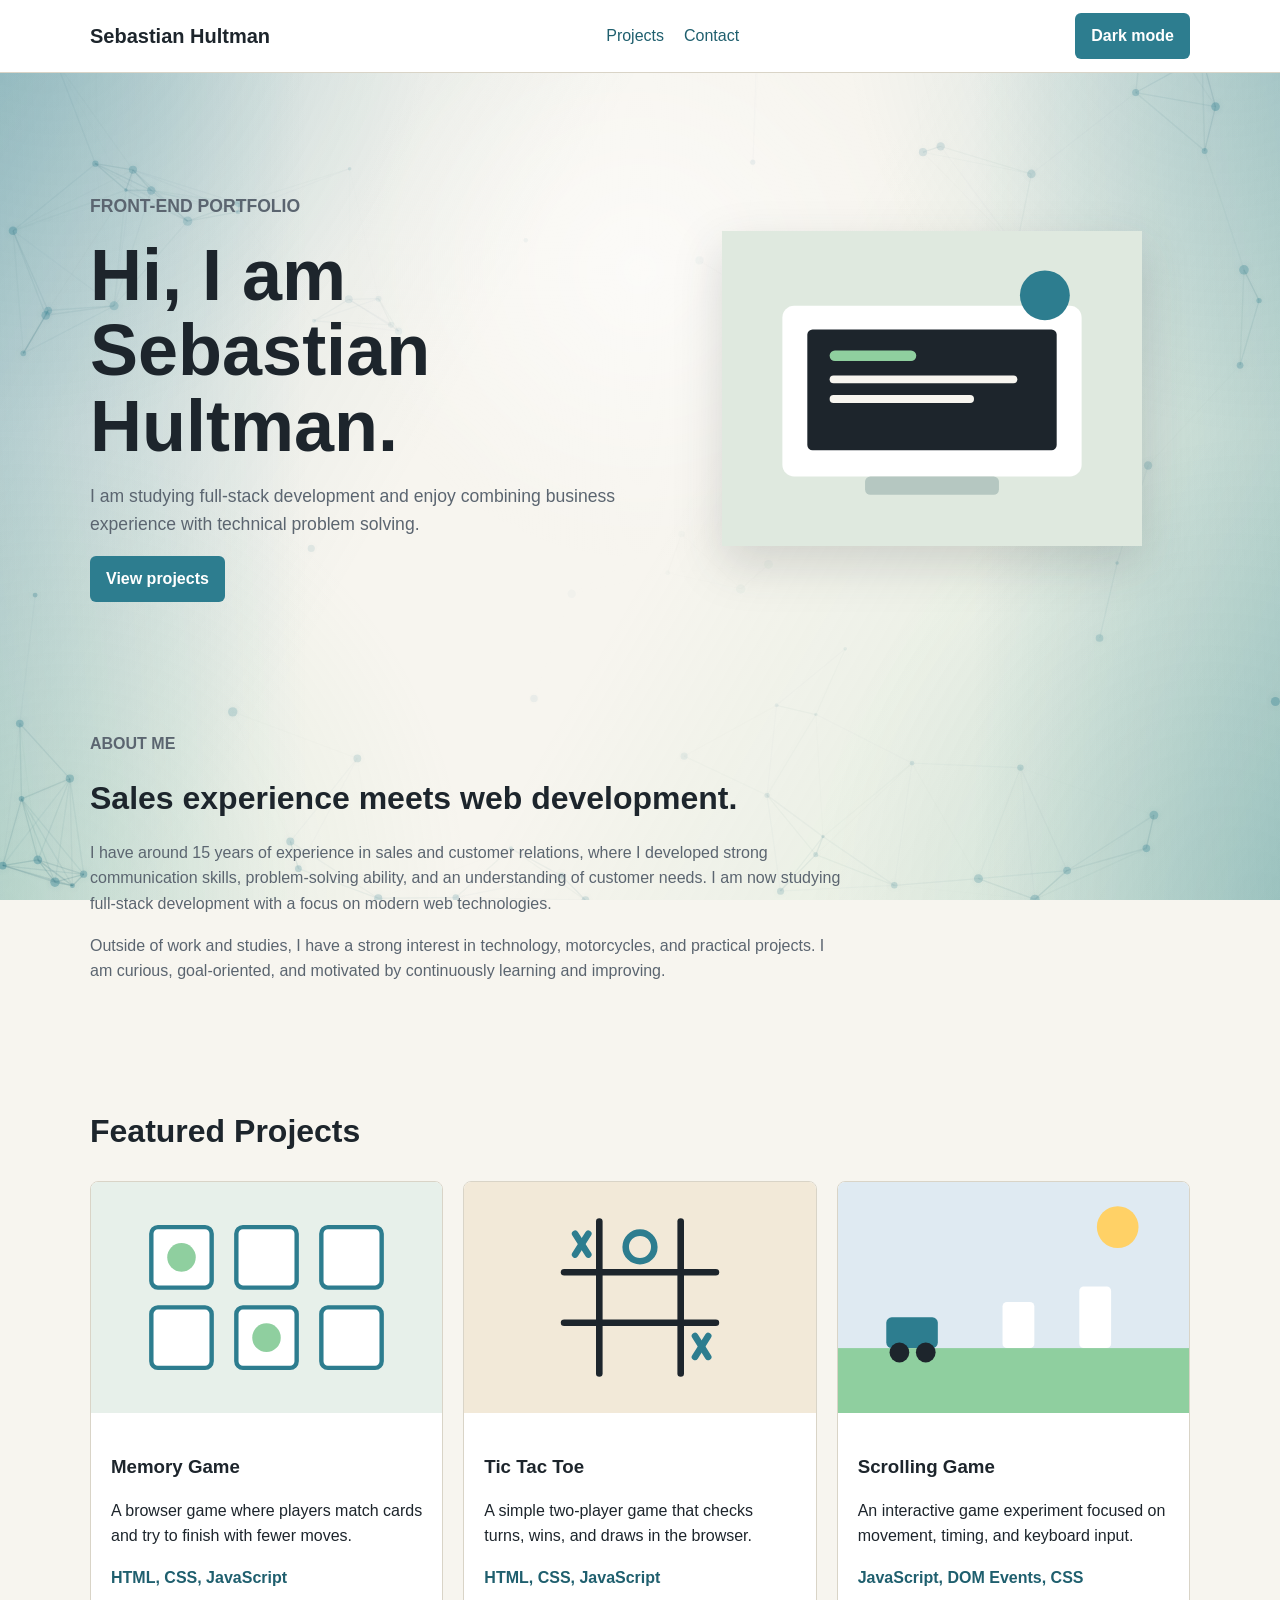
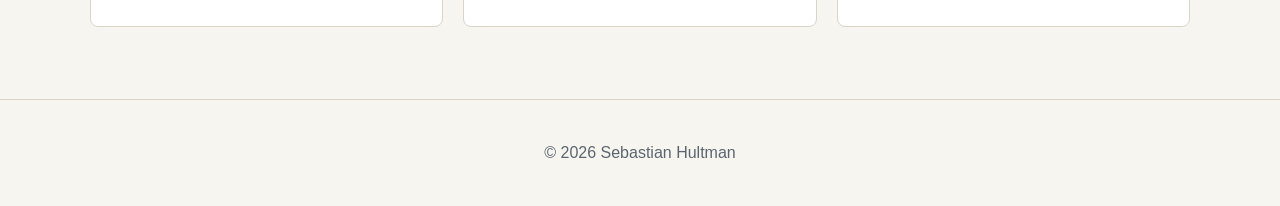
==== Codecademy/portfolio-projects/personal-portfolio-website/index.html @ b61be83e "Balance contact footer spacing" ====
<!DOCTYPE html>
<html lang="en">
<head>
  <meta charset="UTF-8">
  <meta name="viewport" content="width=device-width, initial-scale=1.0">
  <title>Sebastian Hultman Portfolio</title>
  <link rel="stylesheet" href="styles.css?v=contact-footer-balance">
</head>
<body>
  <canvas id="background-canvas" aria-hidden="true"></canvas>

  <header>
    <nav>
      <a class="logo" href="index.html">Sebastian Hultman</a>
      <ul>
        <li><a href="#projects">Projects</a></li>
        <li><a href="contact.html">Contact</a></li>
      </ul>
      <button id="theme-toggle" type="button">Dark mode</button>
    </nav>
  </header>

  <main>
    <section class="hero">
      <div>
        <p class="eyebrow">Front-End Portfolio</p>
        <h1>Hi, I am Sebastian Hultman.</h1>
        <p>
          I am studying full-stack development and enjoy combining business
          experience with technical problem solving.
        </p>
        <a class="button" href="#projects">View projects</a>
      </div>
      <img src="images/workspace.svg" alt="Illustration of a laptop workspace">
    </section>

    <section class="about">
      <p class="eyebrow">About me</p>
      <h2>Sales experience meets web development.</h2>
      <p>
        I have around 15 years of experience in sales and customer relations,
        where I developed strong communication skills, problem-solving ability,
        and an understanding of customer needs. I am now studying full-stack
        development with a focus on modern web technologies.
      </p>
      <p>
        Outside of work and studies, I have a strong interest in technology,
        motorcycles, and practical projects. I am curious, goal-oriented, and
        motivated by continuously learning and improving.
      </p>
    </section>

    <section id="projects" class="projects">
      <h2>Featured Projects</h2>
      <div class="project-grid">
        <article class="project-card">
          <img src="images/memory-game.svg" alt="Memory game project preview">
          <div>
            <h3>Memory Game</h3>
            <p>A browser game where players match cards and try to finish with fewer moves.</p>
            <p class="tech">HTML, CSS, JavaScript</p>
          </div>
        </article>

        <article class="project-card">
          <img src="images/tic-tac-toe.svg" alt="Tic tac toe project preview">
          <div>
            <h3>Tic Tac Toe</h3>
            <p>A simple two-player game that checks turns, wins, and draws in the browser.</p>
            <p class="tech">HTML, CSS, JavaScript</p>
          </div>
        </article>

        <article class="project-card">
          <img src="images/scrolling-game.svg" alt="Scrolling game project preview">
          <div>
            <h3>Scrolling Game</h3>
            <p>An interactive game experiment focused on movement, timing, and keyboard input.</p>
            <p class="tech">JavaScript, DOM Events, CSS</p>
          </div>
        </article>
      </div>
    </section>
  </main>

  <footer>
    <p>&copy; 2026 Sebastian Hultman</p>
  </footer>

  <script src="script.js?v=contact-footer-balance"></script>
</body>
</html>
---- Codecademy/portfolio-projects/personal-portfolio-website/styles.css ----
:root {
  --background: #f7f5ef;
  --surface: #ffffff;
  --text: #1d252c;
  --muted: #5b6570;
  --accent: #2d7d8f;
  --accent-dark: #1f5f6e;
  --line: #d9d4c7;
}

body.dark {
  --background: #182025;
  --surface: #232d33;
  --text: #f4f0e8;
  --muted: #c3c9c8;
  --accent: #8fcf9f;
  --accent-dark: #b8dfc1;
  --line: #3a454b;
}

* {
  box-sizing: border-box;
}

body {
  margin: 0;
  background: var(--background);
  color: var(--text);
  font-family: Arial, Helvetica, sans-serif;
  line-height: 1.6;
  transition: background 0.3s ease, color 0.3s ease;
}

#background-canvas {
  position: fixed;
  inset: 0;
  width: 100%;
  height: 100%;
  pointer-events: none;
  z-index: -1;
}

body::before {
  content: "";
  position: fixed;
  inset: 0;
  background:
    radial-gradient(circle at 50% 30%, rgba(255, 255, 255, 0.58), transparent 32%),
    radial-gradient(circle at 0 0, rgba(45, 125, 143, 0.22), transparent 28%),
    radial-gradient(circle at 100% 0, rgba(45, 125, 143, 0.2), transparent 28%),
    radial-gradient(circle at 0 100%, rgba(143, 207, 159, 0.2), transparent 30%),
    radial-gradient(circle at 100% 100%, rgba(45, 125, 143, 0.18), transparent 30%),
    linear-gradient(90deg, rgba(45, 125, 143, 0.24), transparent 24%, transparent 76%, rgba(45, 125, 143, 0.24)),
    linear-gradient(120deg, rgba(45, 125, 143, 0.19), transparent 38%),
    linear-gradient(300deg, rgba(143, 207, 159, 0.24), transparent 46%);
  pointer-events: none;
  z-index: -2;
}

body.dark::before {
  background:
    radial-gradient(circle at 50% 30%, rgba(255, 255, 255, 0.08), transparent 34%),
    radial-gradient(circle at 0 0, rgba(45, 125, 143, 0.24), transparent 30%),
    radial-gradient(circle at 100% 0, rgba(45, 125, 143, 0.22), transparent 30%),
    radial-gradient(circle at 0 100%, rgba(143, 207, 159, 0.14), transparent 32%),
    radial-gradient(circle at 100% 100%, rgba(45, 125, 143, 0.2), transparent 32%),
    linear-gradient(90deg, rgba(45, 125, 143, 0.22), transparent 24%, transparent 76%, rgba(45, 125, 143, 0.22)),
    linear-gradient(120deg, rgba(143, 207, 159, 0.12), transparent 38%),
    linear-gradient(300deg, rgba(45, 125, 143, 0.16), transparent 46%);
}

header {
  background: var(--surface);
  border-bottom: 1px solid var(--line);
  position: sticky;
  top: 0;
  z-index: 10;
}

nav {
  width: min(1100px, 92%);
  margin: 0 auto;
  min-height: 72px;
  display: flex;
  align-items: center;
  justify-content: space-between;
  gap: 24px;
}

.logo {
  color: var(--text);
  font-size: 1.25rem;
  font-weight: bold;
  text-decoration: none;
}

nav ul {
  display: flex;
  gap: 20px;
  margin: 0;
  padding: 0;
  list-style: none;
}

a {
  color: var(--accent-dark);
}

nav a {
  text-decoration: none;
}

nav a:hover,
.contact-card a:hover {
  text-decoration: underline;
}

button,
.button {
  border: 0;
  border-radius: 6px;
  background: var(--accent);
  color: white;
  cursor: pointer;
  display: inline-block;
  font: inherit;
  font-weight: bold;
  padding: 10px 16px;
  text-decoration: none;
  transition: background 0.2s ease, transform 0.2s ease;
}

button:hover,
.button:hover {
  background: var(--accent-dark);
  transform: translateY(-2px);
}

.hero,
.contact-page {
  width: min(1100px, 92%);
  margin: 0 auto;
  min-height: 70vh;
  display: grid;
  grid-template-columns: 1fr 0.8fr;
  align-items: center;
  gap: 48px;
  padding: 56px 0;
}

.contact-page {
  padding-bottom: 72px;
}

.hero h1,
.contact-page h1 {
  max-width: 720px;
  margin: 0;
  font-size: clamp(2.25rem, 6vw, 4.5rem);
  line-height: 1.05;
}

.hero p,
.contact-page p {
  max-width: 620px;
  color: var(--muted);
  font-size: 1.1rem;
}

.eyebrow {
  color: var(--accent-dark);
  font-weight: bold;
  letter-spacing: 0;
  text-transform: uppercase;
}

.hero img,
.contact-card img {
  width: 100%;
  max-width: 420px;
  filter: drop-shadow(0 18px 24px rgba(29, 37, 44, 0.16));
  transition: transform 0.3s ease;
}

.contact-card .profile-photo {
  aspect-ratio: 1;
  border: 4px solid var(--surface);
  border-radius: 8px;
  box-shadow: 0 12px 24px rgba(29, 37, 44, 0.18);
  display: block;
  max-width: 320px;
  object-fit: cover;
  object-position: 66% 34%;
}

.hero img:hover,
.contact-card img:hover {
  transform: translateY(-6px) rotate(1deg);
}

.about,
.projects {
  width: min(1100px, 92%);
  margin: 0 auto;
}

.about {
  padding: 12px 0 48px;
}

.about h2 {
  font-size: 2rem;
  margin: 0 0 16px;
}

.about p {
  max-width: 760px;
  color: var(--muted);
}

.projects {
  padding: 32px 0 72px;
}

.projects h2 {
  font-size: 2rem;
  margin-bottom: 24px;
}

.project-grid {
  display: grid;
  grid-template-columns: repeat(3, 1fr);
  gap: 20px;
}

.project-card,
.contact-card {
  background: var(--surface);
  border: 1px solid var(--line);
  border-radius: 8px;
  overflow: hidden;
  transition: box-shadow 0.25s ease, transform 0.25s ease;
}

.project-card:hover,
.contact-card:hover {
  box-shadow: 0 16px 32px rgba(29, 37, 44, 0.14);
  transform: translateY(-6px);
}

.project-card div,
.contact-card {
  padding: 20px;
}

.project-card img {
  width: 100%;
  display: block;
  transition: transform 0.3s ease;
}

.project-card:hover img {
  transform: scale(1.04);
}

.project-card h3,
.contact-card h2 {
  margin-bottom: 8px;
}

.tech {
  color: var(--accent-dark);
  font-weight: bold;
}

.contact-card {
  overflow-wrap: anywhere;
}

footer {
  border-top: 1px solid var(--line);
  color: var(--muted);
  padding: 24px;
  text-align: center;
}

@media (max-width: 800px) {
  nav,
  nav ul {
    flex-wrap: wrap;
  }

  .hero,
  .contact-page,
  .project-grid {
    grid-template-columns: 1fr;
  }

  .hero,
  .contact-page {
    min-height: auto;
    padding: 40px 0;
  }
}

@media (max-width: 520px) {
  nav {
    align-items: flex-start;
    flex-direction: column;
    padding: 18px 0;
  }

  nav ul {
    gap: 14px;
  }

  button,
  .button {
    width: 100%;
    text-align: center;
  }
}

@media (prefers-reduced-motion: reduce) {
  *,
  *::before,
  *::after {
    scroll-behavior: auto !important;
    transition: none !important;
  }

  .hero img:hover,
  .contact-card img:hover,
  .project-card:hover,
  .project-card:hover img,
  button:hover,
  .button:hover {
    transform: none;
  }
}
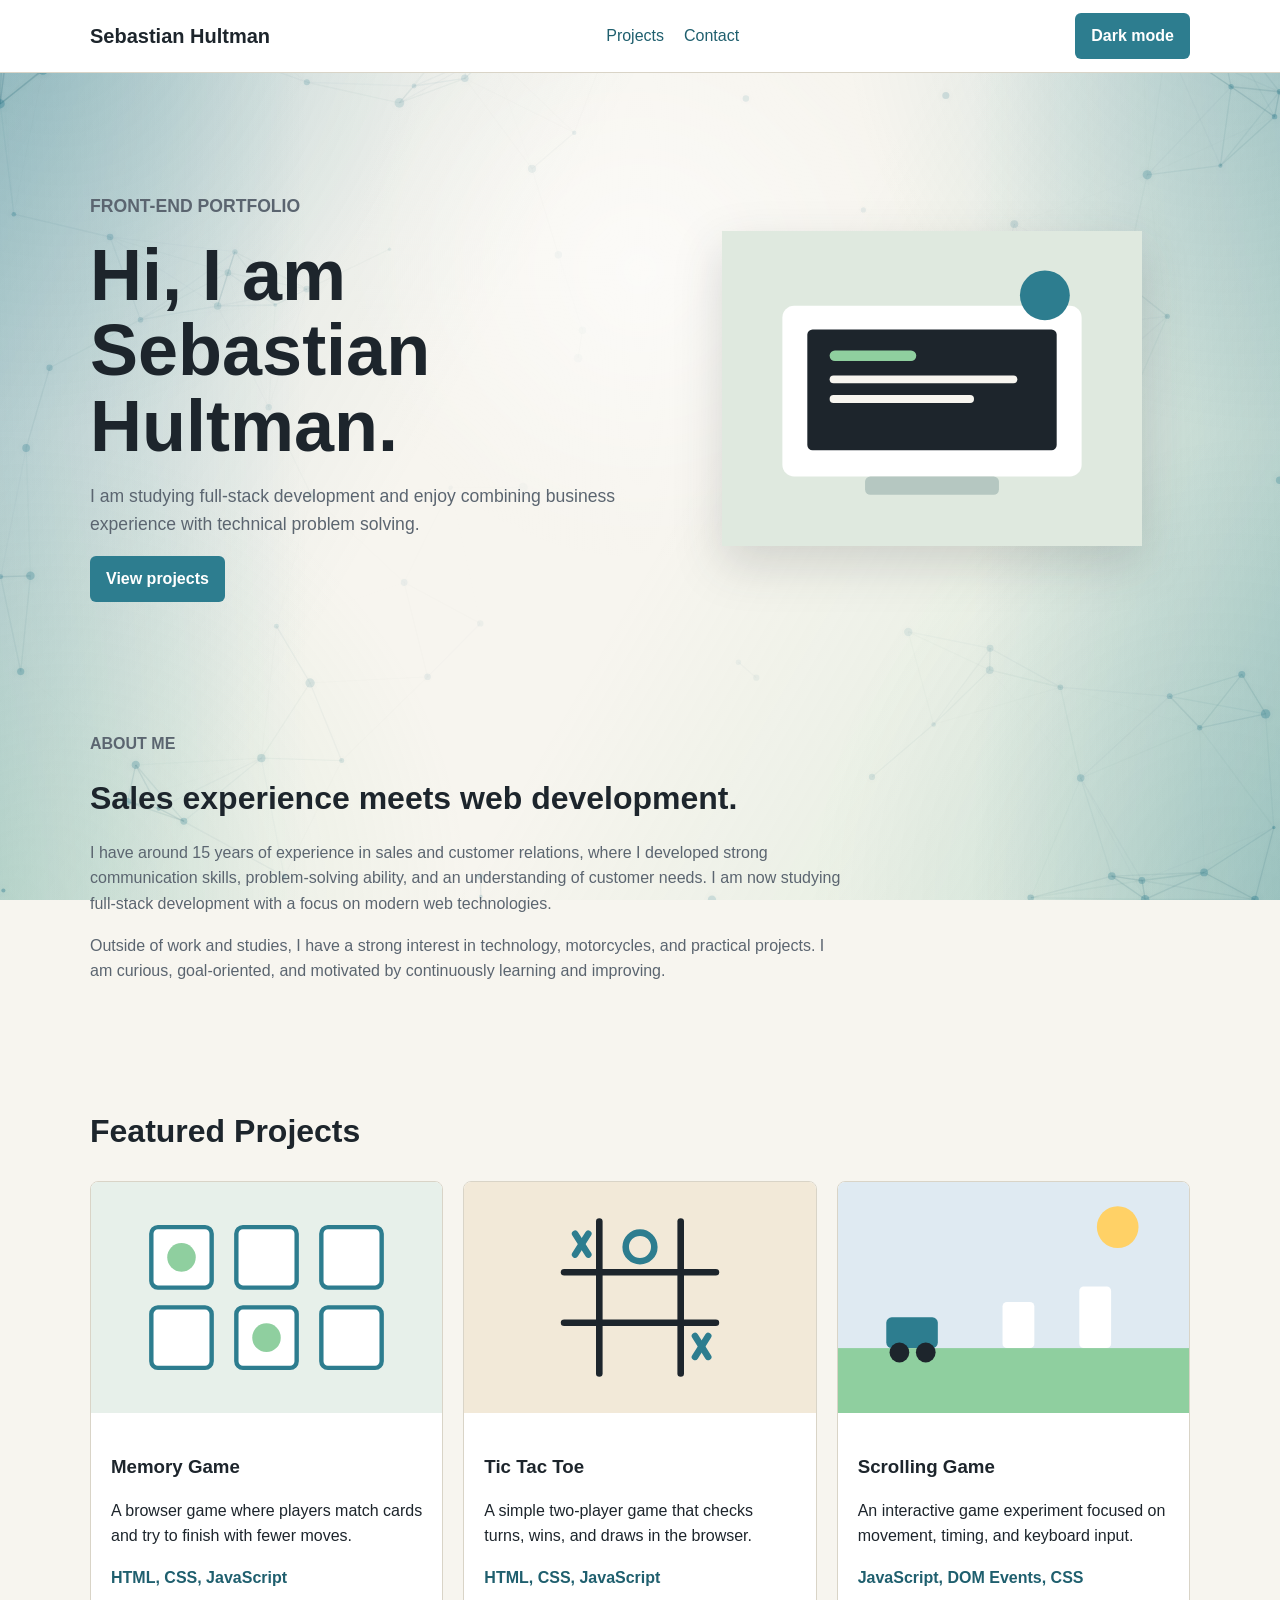
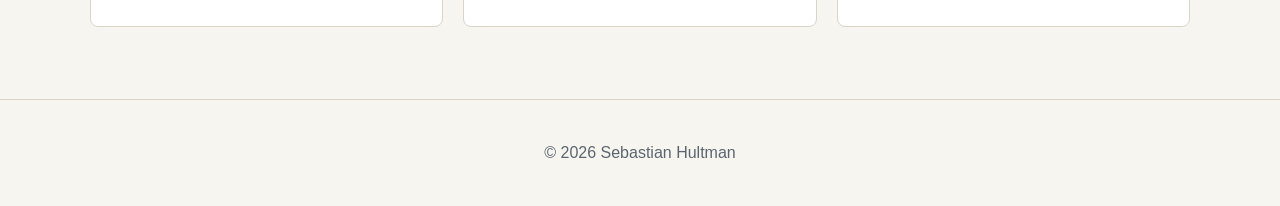
==== commit c039e870: "Slim contact footer spacing" ====
--- a/Codecademy/portfolio-projects/personal-portfolio-website/index.html
+++ b/Codecademy/portfolio-projects/personal-portfolio-website/index.html
@@ -4,7 +4,7 @@
   <meta charset="UTF-8">
   <meta name="viewport" content="width=device-width, initial-scale=1.0">
   <title>Sebastian Hultman Portfolio</title>
-  <link rel="stylesheet" href="styles.css?v=contact-footer-balance">
+  <link rel="stylesheet" href="styles.css?v=contact-footer-slim">
 </head>
 <body>
   <canvas id="background-canvas" aria-hidden="true"></canvas>
@@ -87,6 +87,6 @@
     <p>&copy; 2026 Sebastian Hultman</p>
   </footer>
 
-  <script src="script.js?v=contact-footer-balance"></script>
+  <script src="script.js?v=contact-footer-slim"></script>
 </body>
 </html>
--- a/Codecademy/portfolio-projects/personal-portfolio-website/styles.css
+++ b/Codecademy/portfolio-projects/personal-portfolio-website/styles.css
@@ -148,10 +148,6 @@
   padding: 56px 0;
 }
 
-.contact-page {
-  padding-bottom: 72px;
-}
-
 .hero h1,
 .contact-page h1 {
   max-width: 720px;
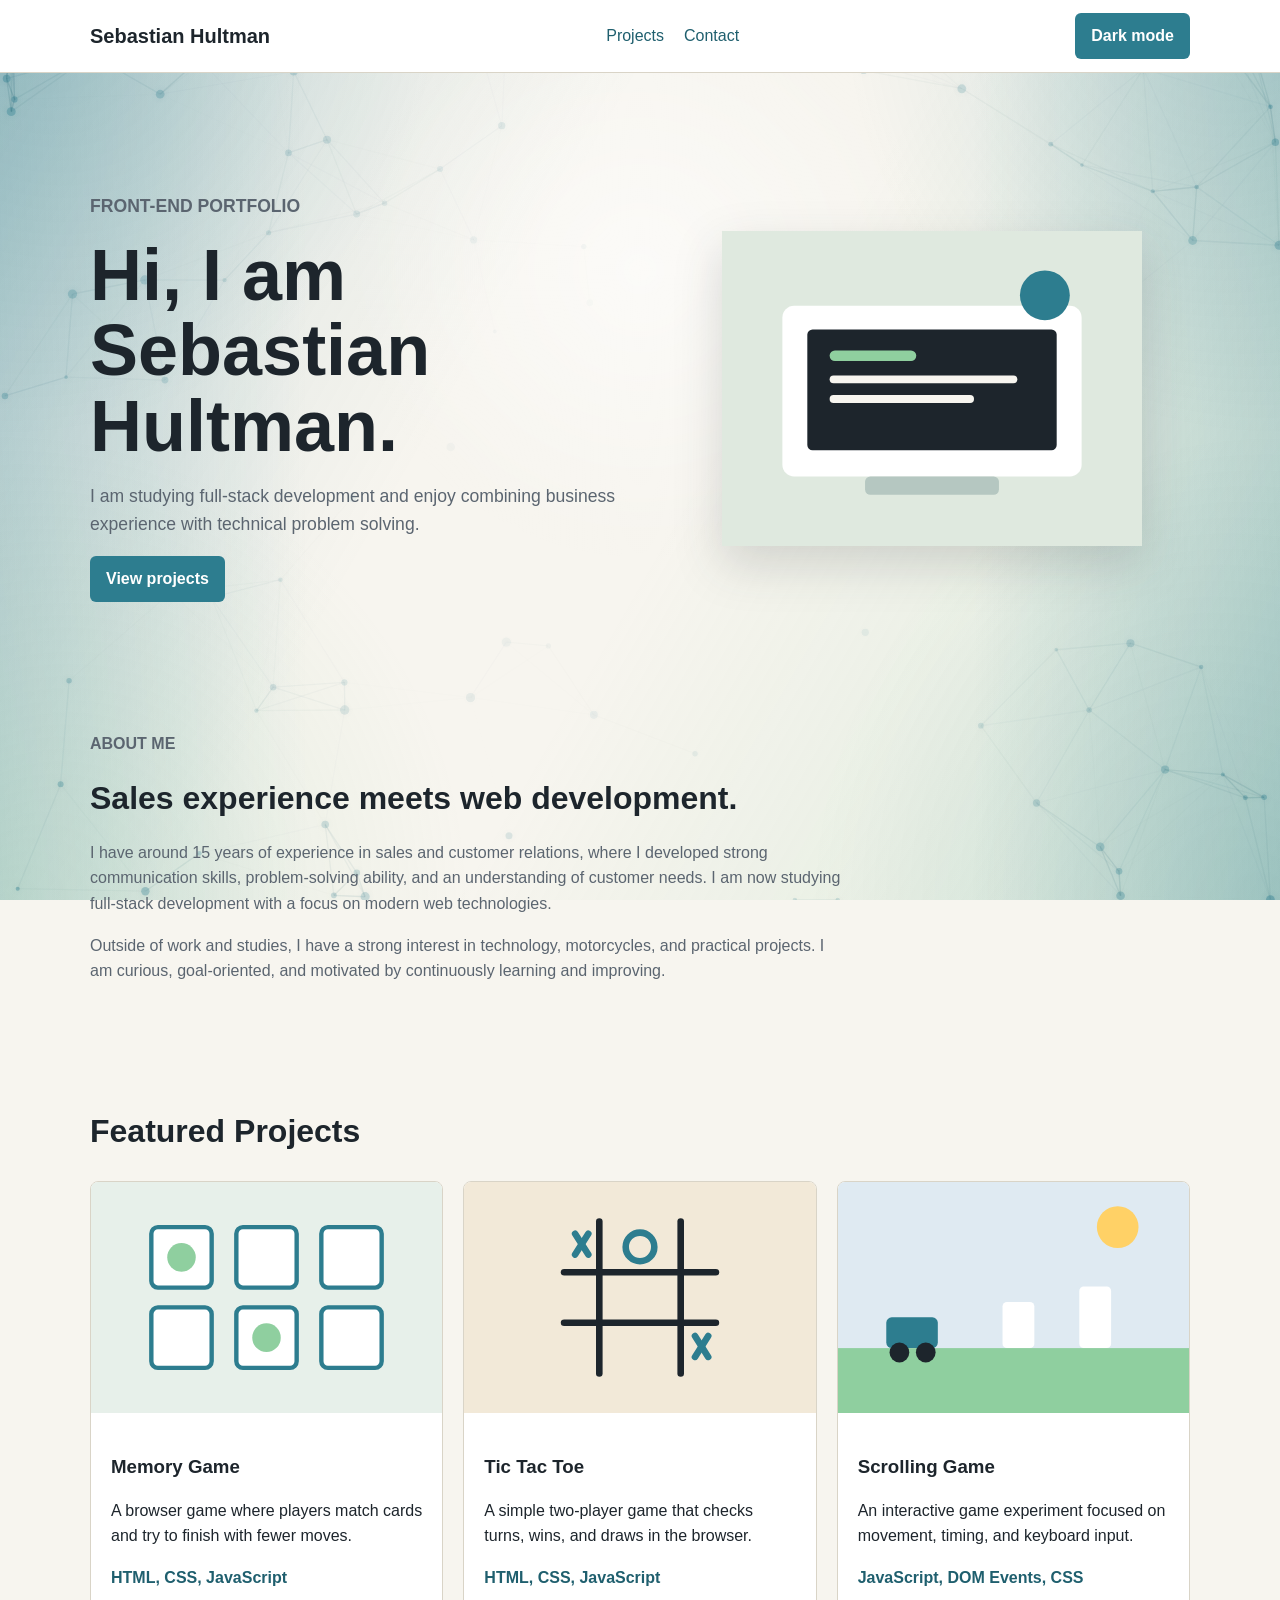
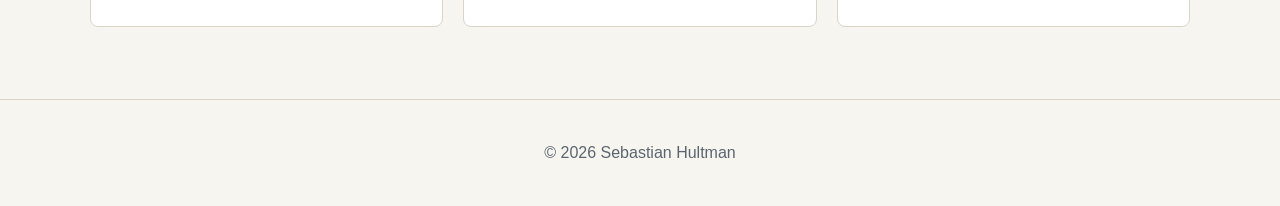
==== commit d5c90a8c: "Compact contact page footer area" ====
--- a/Codecademy/portfolio-projects/personal-portfolio-website/index.html
+++ b/Codecademy/portfolio-projects/personal-portfolio-website/index.html
@@ -4,7 +4,7 @@
   <meta charset="UTF-8">
   <meta name="viewport" content="width=device-width, initial-scale=1.0">
   <title>Sebastian Hultman Portfolio</title>
-  <link rel="stylesheet" href="styles.css?v=contact-footer-slim">
+  <link rel="stylesheet" href="styles.css?v=contact-compact-section">
 </head>
 <body>
   <canvas id="background-canvas" aria-hidden="true"></canvas>
@@ -87,6 +87,6 @@
     <p>&copy; 2026 Sebastian Hultman</p>
   </footer>
 
-  <script src="script.js?v=contact-footer-slim"></script>
+  <script src="script.js?v=contact-compact-section"></script>
 </body>
 </html>
--- a/Codecademy/portfolio-projects/personal-portfolio-website/styles.css
+++ b/Codecademy/portfolio-projects/personal-portfolio-website/styles.css
@@ -140,12 +140,19 @@
 .contact-page {
   width: min(1100px, 92%);
   margin: 0 auto;
-  min-height: 70vh;
   display: grid;
   grid-template-columns: 1fr 0.8fr;
   align-items: center;
   gap: 48px;
   padding: 56px 0;
+}
+
+.hero {
+  min-height: 70vh;
+}
+
+.contact-page {
+  padding: 48px 0 32px;
 }
 
 .hero h1,
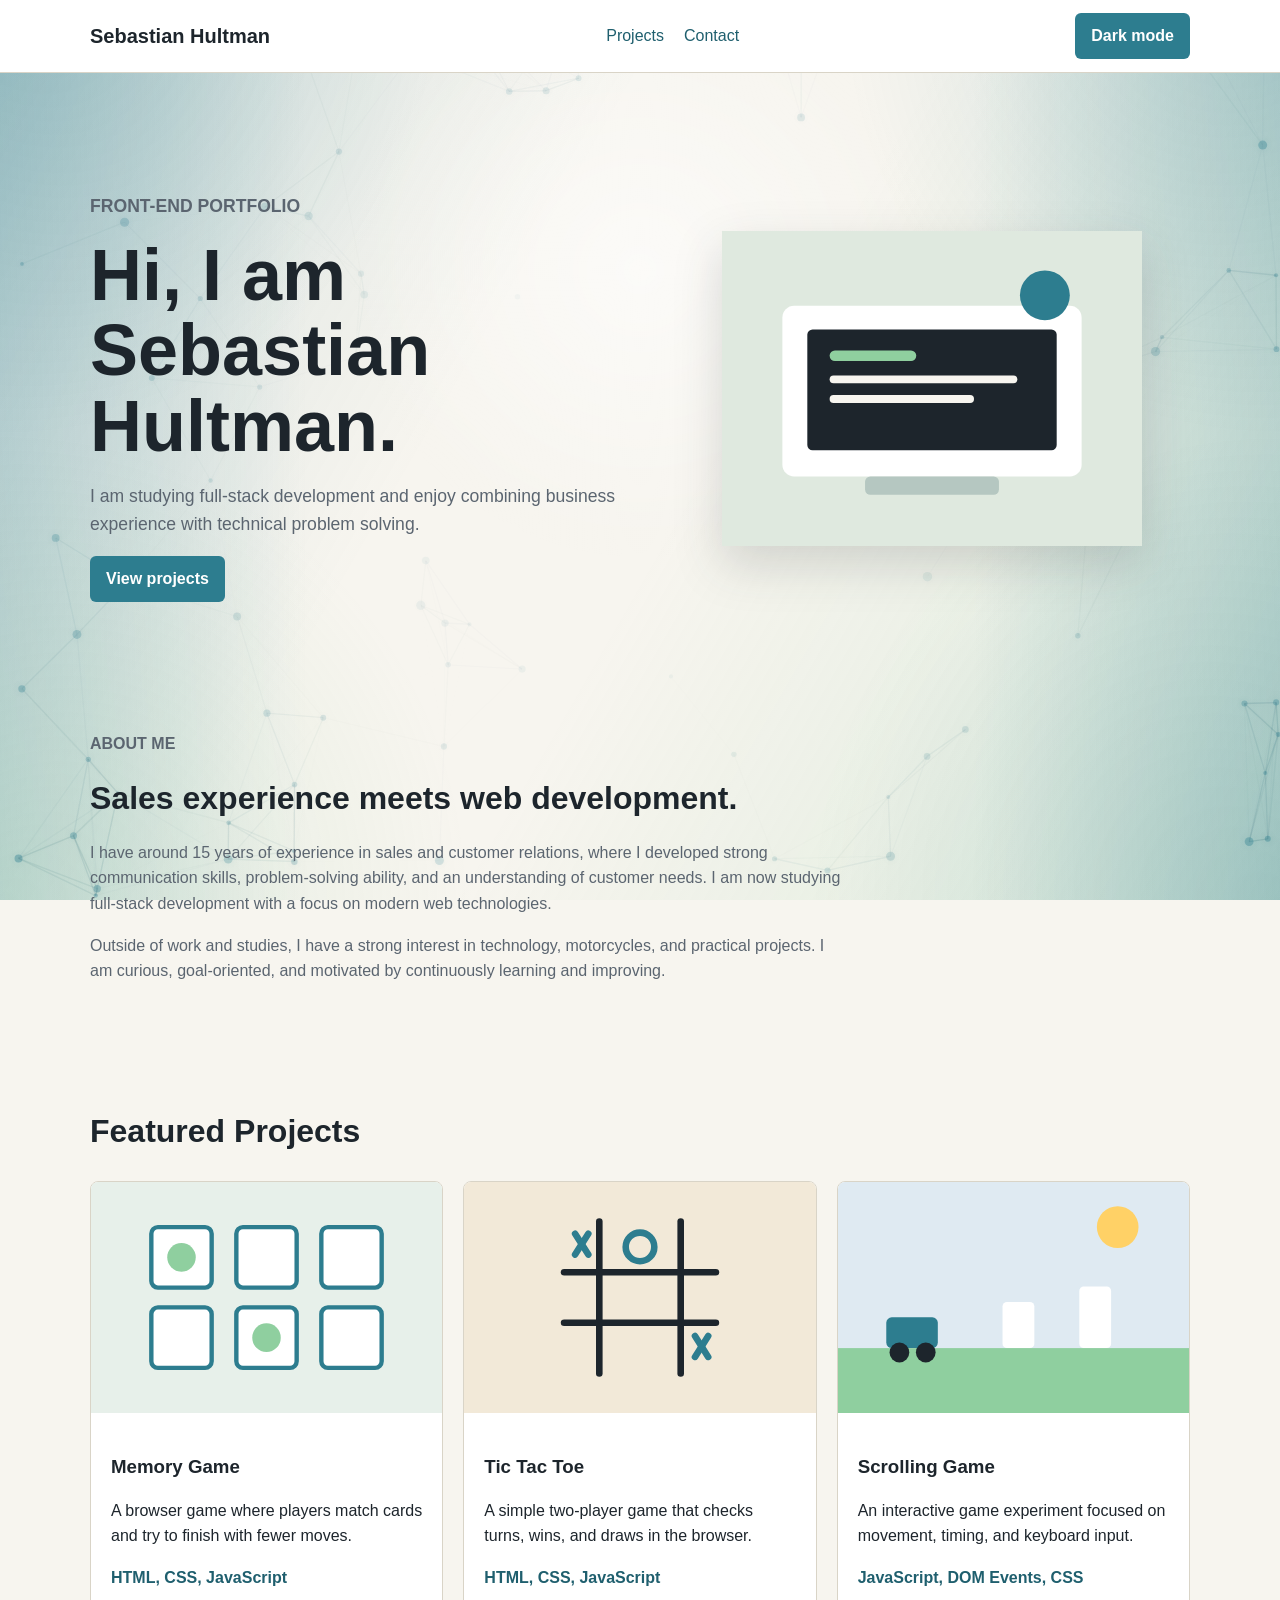
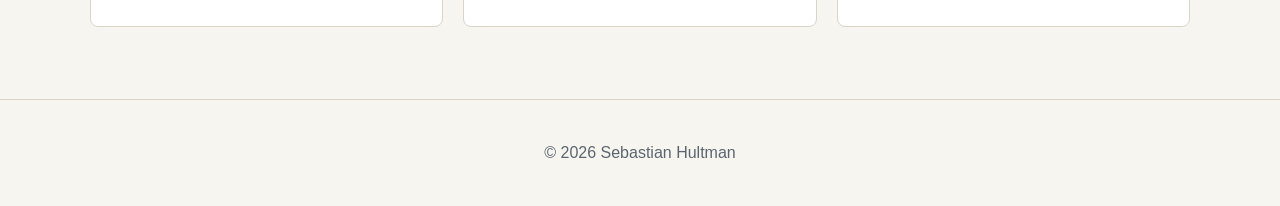
==== commit 525b949c: "Keep footer at bottom on short pages" ====
--- a/Codecademy/portfolio-projects/personal-portfolio-website/index.html
+++ b/Codecademy/portfolio-projects/personal-portfolio-website/index.html
@@ -4,7 +4,7 @@
   <meta charset="UTF-8">
   <meta name="viewport" content="width=device-width, initial-scale=1.0">
   <title>Sebastian Hultman Portfolio</title>
-  <link rel="stylesheet" href="styles.css?v=contact-compact-section">
+  <link rel="stylesheet" href="styles.css?v=footer-bottom-layout">
 </head>
 <body>
   <canvas id="background-canvas" aria-hidden="true"></canvas>
@@ -87,6 +87,6 @@
     <p>&copy; 2026 Sebastian Hultman</p>
   </footer>
 
-  <script src="script.js?v=contact-compact-section"></script>
+  <script src="script.js?v=footer-bottom-layout"></script>
 </body>
 </html>
--- a/Codecademy/portfolio-projects/personal-portfolio-website/styles.css
+++ b/Codecademy/portfolio-projects/personal-portfolio-website/styles.css
@@ -26,9 +26,16 @@
   margin: 0;
   background: var(--background);
   color: var(--text);
+  display: flex;
+  flex-direction: column;
   font-family: Arial, Helvetica, sans-serif;
   line-height: 1.6;
+  min-height: 100vh;
   transition: background 0.3s ease, color 0.3s ease;
+}
+
+main {
+  flex: 1;
 }
 
 #background-canvas {
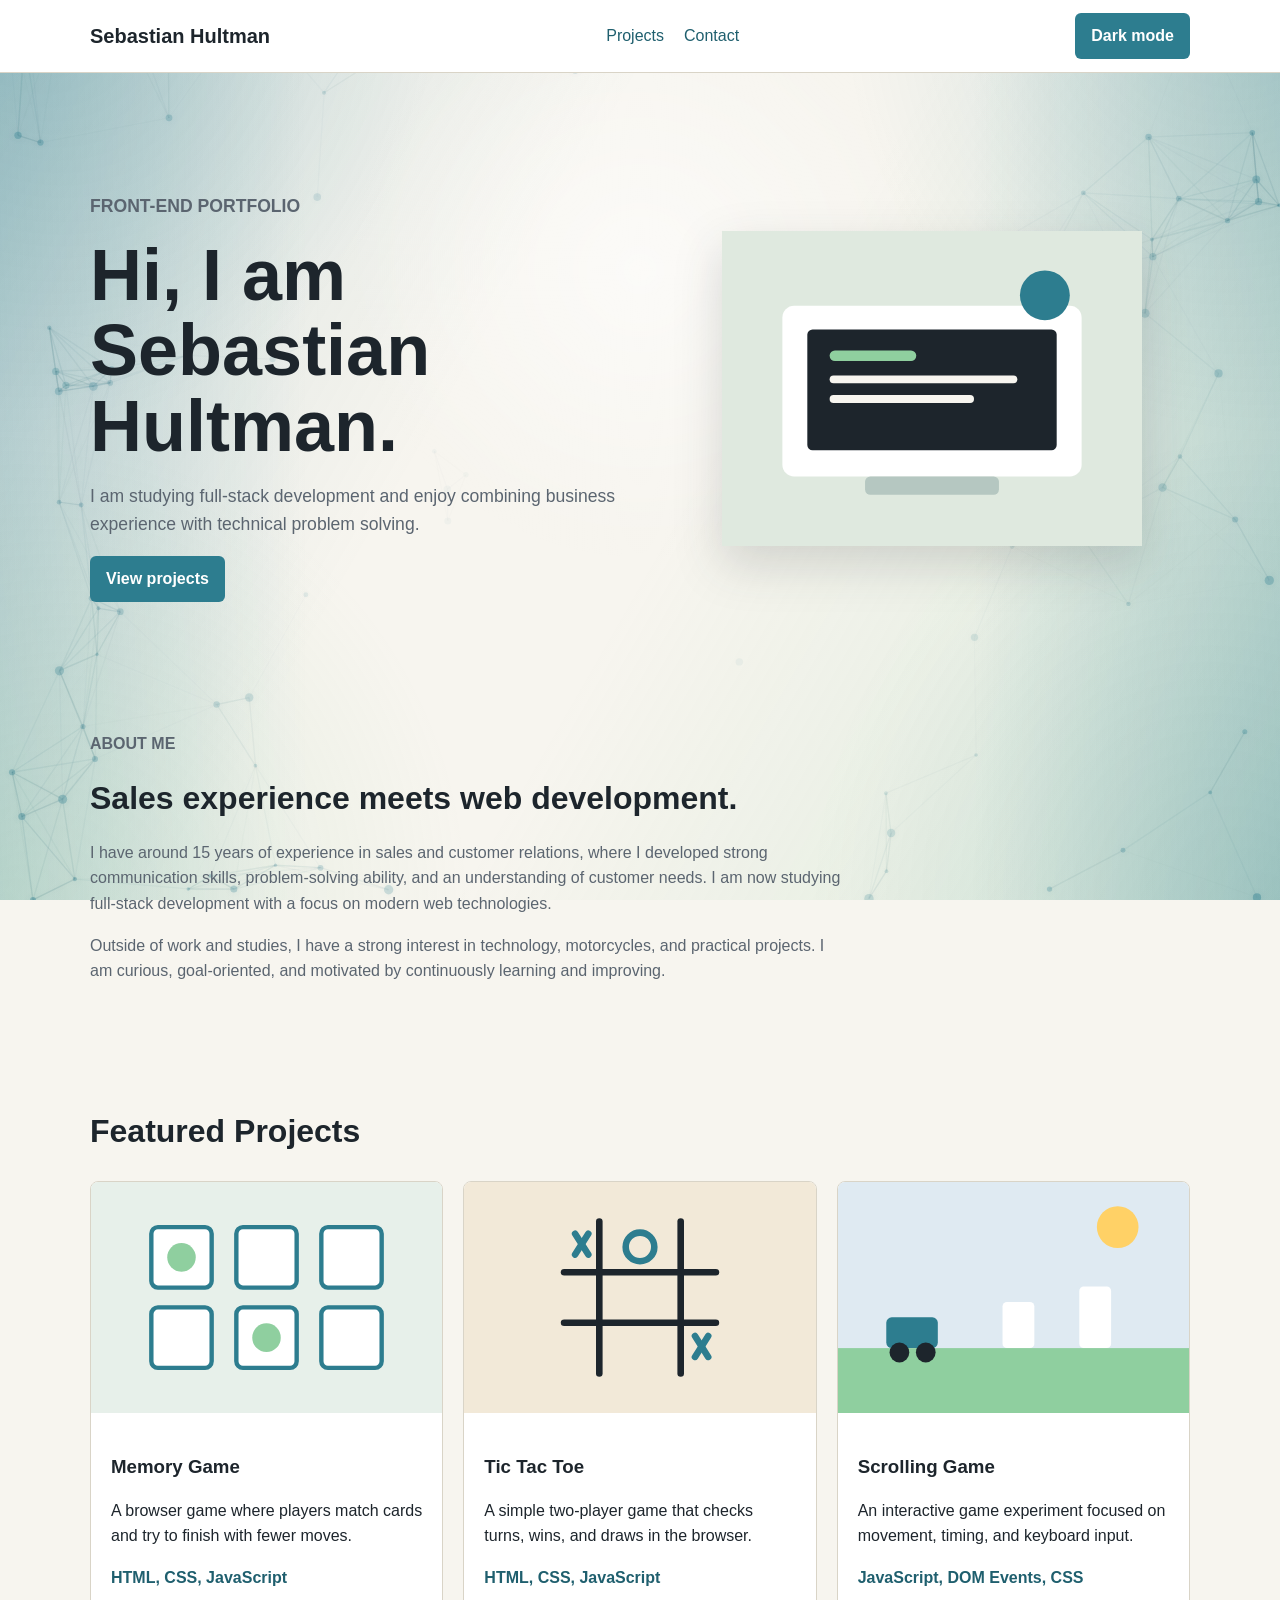
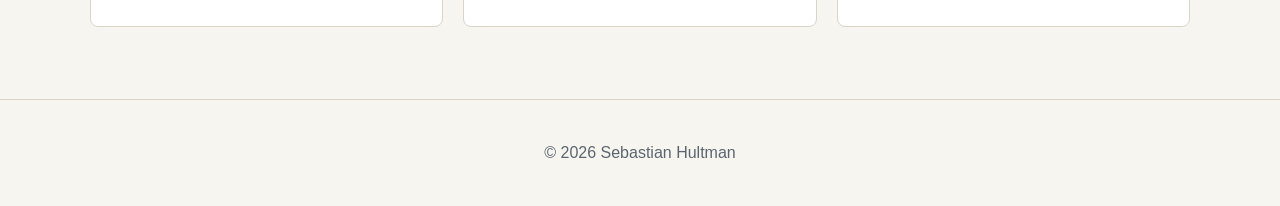
==== commit b1318ebf: "Fill contact page before footer" ====
--- a/Codecademy/portfolio-projects/personal-portfolio-website/index.html
+++ b/Codecademy/portfolio-projects/personal-portfolio-website/index.html
@@ -4,7 +4,7 @@
   <meta charset="UTF-8">
   <meta name="viewport" content="width=device-width, initial-scale=1.0">
   <title>Sebastian Hultman Portfolio</title>
-  <link rel="stylesheet" href="styles.css?v=footer-bottom-layout">
+  <link rel="stylesheet" href="styles.css?v=contact-page-fill">
 </head>
 <body>
   <canvas id="background-canvas" aria-hidden="true"></canvas>
@@ -87,6 +87,6 @@
     <p>&copy; 2026 Sebastian Hultman</p>
   </footer>
 
-  <script src="script.js?v=footer-bottom-layout"></script>
+  <script src="script.js?v=contact-page-fill"></script>
 </body>
 </html>
--- a/Codecademy/portfolio-projects/personal-portfolio-website/styles.css
+++ b/Codecademy/portfolio-projects/personal-portfolio-website/styles.css
@@ -26,16 +26,9 @@
   margin: 0;
   background: var(--background);
   color: var(--text);
-  display: flex;
-  flex-direction: column;
   font-family: Arial, Helvetica, sans-serif;
   line-height: 1.6;
-  min-height: 100vh;
   transition: background 0.3s ease, color 0.3s ease;
-}
-
-main {
-  flex: 1;
 }
 
 #background-canvas {
@@ -159,7 +152,8 @@
 }
 
 .contact-page {
-  padding: 48px 0 32px;
+  min-height: calc(100vh - 180px);
+  padding: 56px 0 72px;
 }
 
 .hero h1,
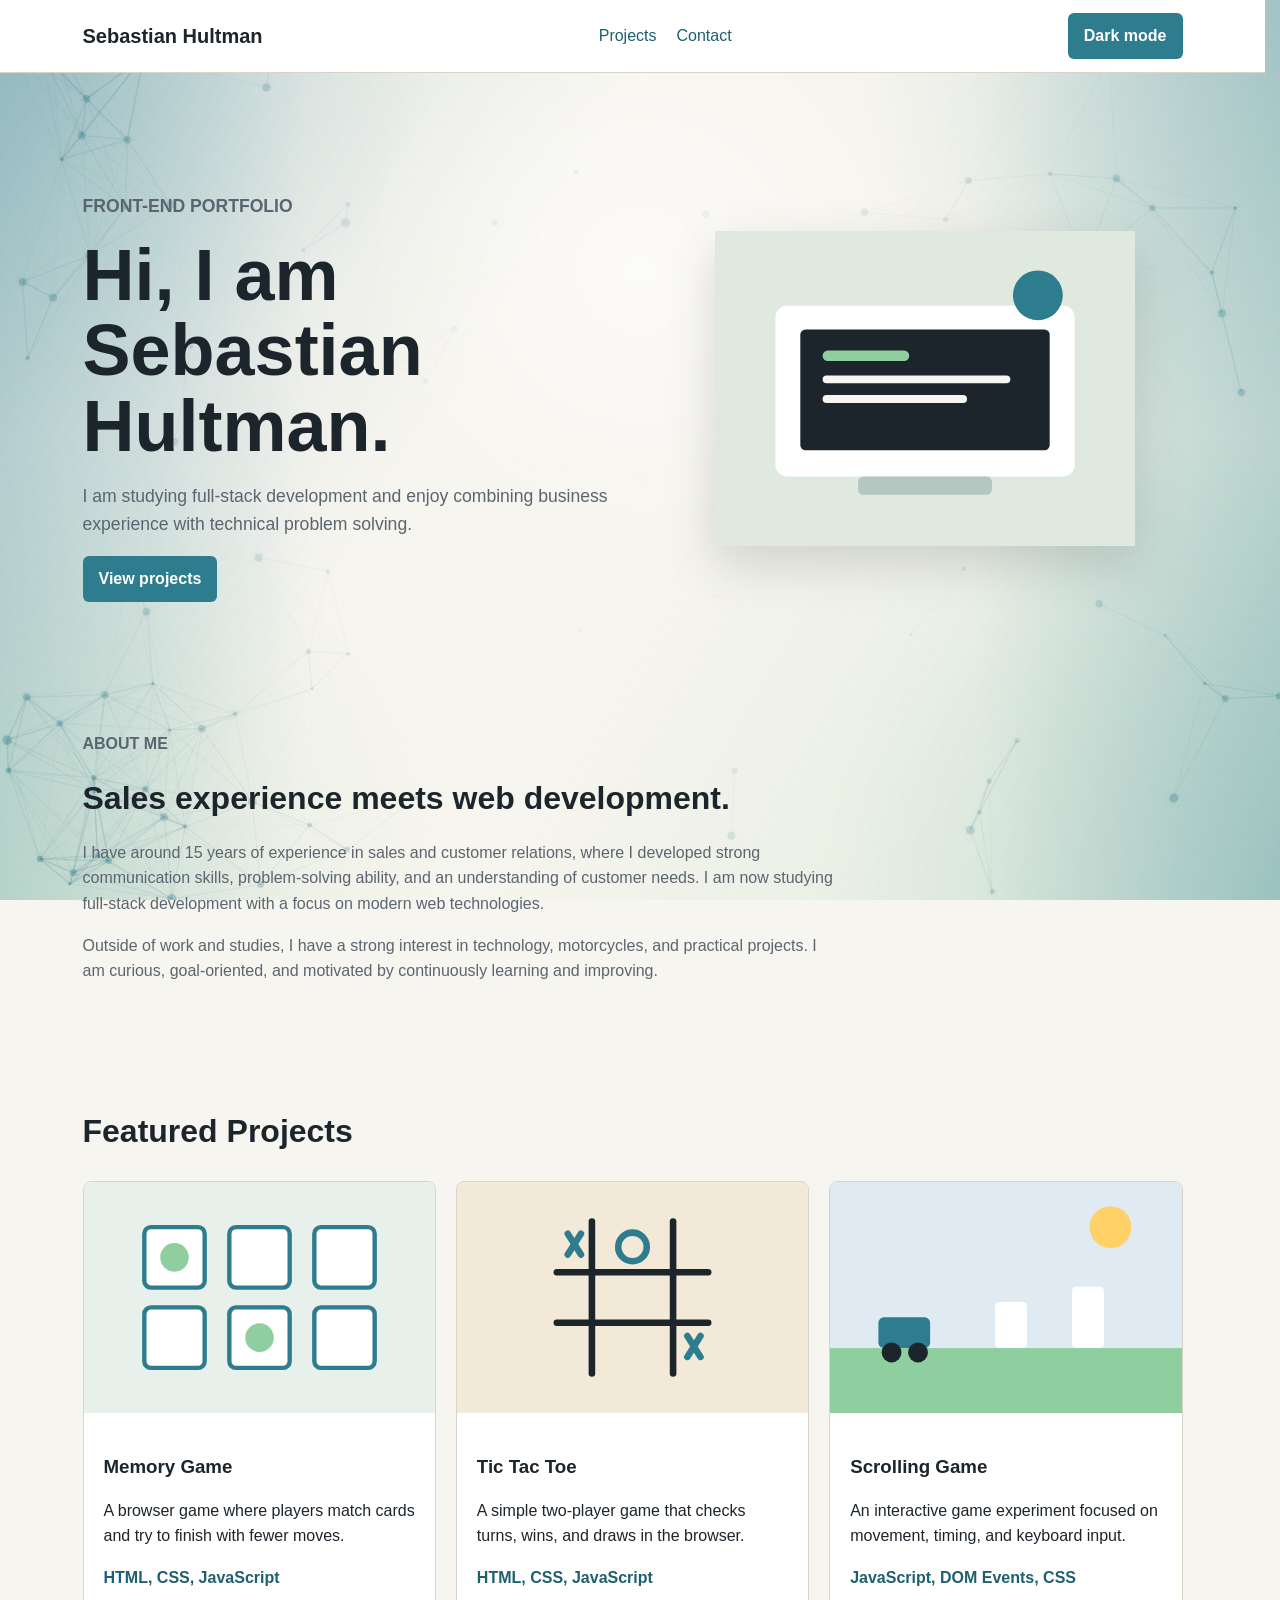
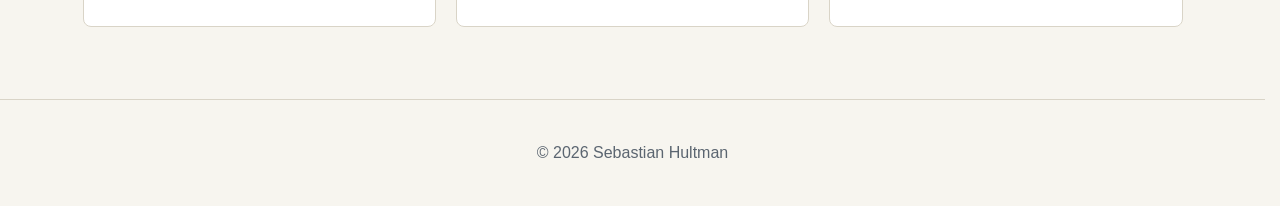
==== commit 19cbaf66: "Stabilize shared header layout" ====
--- a/Codecademy/portfolio-projects/personal-portfolio-website/index.html
+++ b/Codecademy/portfolio-projects/personal-portfolio-website/index.html
@@ -4,7 +4,7 @@
   <meta charset="UTF-8">
   <meta name="viewport" content="width=device-width, initial-scale=1.0">
   <title>Sebastian Hultman Portfolio</title>
-  <link rel="stylesheet" href="styles.css?v=contact-page-fill">
+  <link rel="stylesheet" href="styles.css?v=stable-shared-layout">
 </head>
 <body>
   <canvas id="background-canvas" aria-hidden="true"></canvas>
@@ -13,7 +13,7 @@
     <nav>
       <a class="logo" href="index.html">Sebastian Hultman</a>
       <ul>
-        <li><a href="#projects">Projects</a></li>
+        <li><a href="index.html#projects">Projects</a></li>
         <li><a href="contact.html">Contact</a></li>
       </ul>
       <button id="theme-toggle" type="button">Dark mode</button>
@@ -87,6 +87,6 @@
     <p>&copy; 2026 Sebastian Hultman</p>
   </footer>
 
-  <script src="script.js?v=contact-page-fill"></script>
+  <script src="script.js?v=stable-shared-layout"></script>
 </body>
 </html>
--- a/Codecademy/portfolio-projects/personal-portfolio-website/styles.css
+++ b/Codecademy/portfolio-projects/personal-portfolio-website/styles.css
@@ -20,6 +20,10 @@
 
 * {
   box-sizing: border-box;
+}
+
+html {
+  scrollbar-gutter: stable;
 }
 
 body {
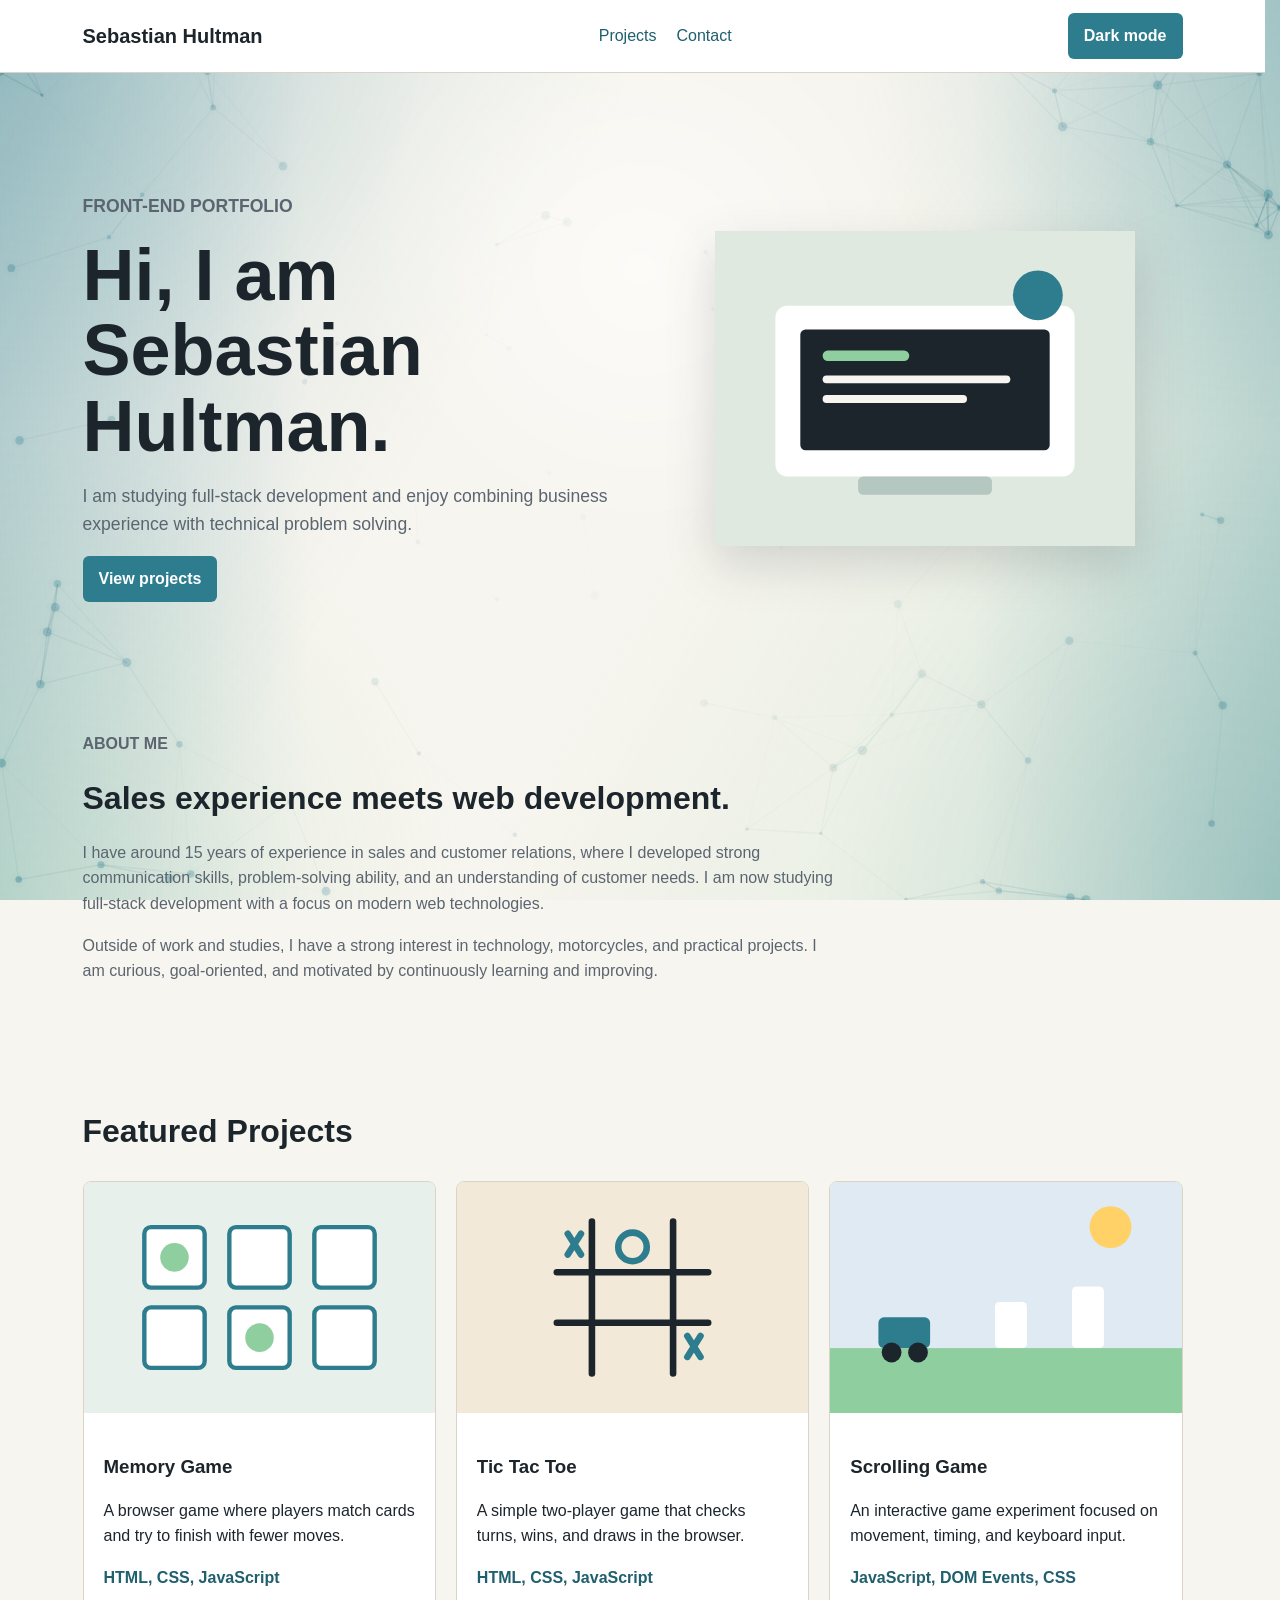
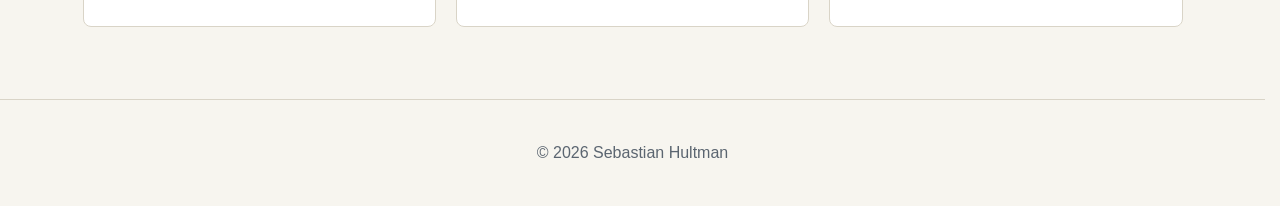
==== commit 1cc6d0c3: "Document portfolio structure for future work" ====
--- a/Codecademy/portfolio-projects/personal-portfolio-website/index.html
+++ b/Codecademy/portfolio-projects/personal-portfolio-website/index.html
@@ -4,11 +4,14 @@
   <meta charset="UTF-8">
   <meta name="viewport" content="width=device-width, initial-scale=1.0">
   <title>Sebastian Hultman Portfolio</title>
-  <link rel="stylesheet" href="styles.css?v=stable-shared-layout">
+  <!-- Update the query string when CSS changes so GitHub Pages/Chrome do not serve an old cached file. -->
+  <link rel="stylesheet" href="styles.css?v=docs-pass">
 </head>
 <body>
+  <!-- Decorative animated background. It is hidden from screen readers and controlled from script.js. -->
   <canvas id="background-canvas" aria-hidden="true"></canvas>
 
+  <!-- Shared site header. Keep this markup in sync with contact.html until the site uses templates. -->
   <header>
     <nav>
       <a class="logo" href="index.html">Sebastian Hultman</a>
@@ -83,10 +86,12 @@
     </section>
   </main>
 
+  <!-- Shared footer. Keep this markup in sync with contact.html until the site uses templates. -->
   <footer>
     <p>&copy; 2026 Sebastian Hultman</p>
   </footer>
 
-  <script src="script.js?v=stable-shared-layout"></script>
+  <!-- Update the query string when JavaScript changes for the same cache reason as the CSS link. -->
+  <script src="script.js?v=docs-pass"></script>
 </body>
 </html>
--- a/Codecademy/portfolio-projects/personal-portfolio-website/styles.css
+++ b/Codecademy/portfolio-projects/personal-portfolio-website/styles.css
@@ -1,4 +1,5 @@
 :root {
+  /* Site theme tokens. Change colors here before touching individual components. */
   --background: #f7f5ef;
   --surface: #ffffff;
   --text: #1d252c;
@@ -9,6 +10,7 @@
 }
 
 body.dark {
+  /* Dark mode uses the same variable names so components do not need separate dark styles. */
   --background: #182025;
   --surface: #232d33;
   --text: #f4f0e8;
@@ -23,6 +25,7 @@
 }
 
 html {
+  /* Prevents the centered header from shifting when switching between pages with/without scrollbars. */
   scrollbar-gutter: stable;
 }
 
@@ -36,6 +39,7 @@
 }
 
 #background-canvas {
+  /* Canvas sits behind every section and never captures mouse/keyboard interaction. */
   position: fixed;
   inset: 0;
   width: 100%;
@@ -45,6 +49,7 @@
 }
 
 body::before {
+  /* Static color wash behind the animated canvas. Corners carry more color; center stays calm for text. */
   content: "";
   position: fixed;
   inset: 0;
@@ -74,6 +79,7 @@
 }
 
 header {
+  /* Header remains visible during scroll and is shared by all pages. */
   background: var(--surface);
   border-bottom: 1px solid var(--line);
   position: sticky;
@@ -142,6 +148,7 @@
 
 .hero,
 .contact-page {
+  /* Reusable two-column page intro layout. Home and contact customize height separately below. */
   width: min(1100px, 92%);
   margin: 0 auto;
   display: grid;
@@ -152,10 +159,12 @@
 }
 
 .hero {
+  /* Home page hero should feel spacious. Contact is shorter and defined separately. */
   min-height: 70vh;
 }
 
 .contact-page {
+  /* Keeps the contact page from creating a large empty band above or below the footer. */
   min-height: calc(100vh - 180px);
   padding: 56px 0 72px;
 }
@@ -191,6 +200,7 @@
 }
 
 .contact-card .profile-photo {
+  /* Crop the real profile image consistently without editing the source photo. */
   aspect-ratio: 1;
   border: 4px solid var(--surface);
   border-radius: 8px;
@@ -227,6 +237,7 @@
 }
 
 .projects {
+  /* Bottom padding is part of the project section, not the footer. */
   padding: 32px 0 72px;
 }
 
@@ -293,6 +304,7 @@
 }
 
 @media (max-width: 800px) {
+  /* Tablet/mobile: stack the two-column layouts and let content define height. */
   nav,
   nav ul {
     flex-wrap: wrap;
@@ -330,6 +342,7 @@
 }
 
 @media (prefers-reduced-motion: reduce) {
+  /* Respect users who prefer less motion; script.js also stops the canvas animation. */
   *,
   *::before,
   *::after {
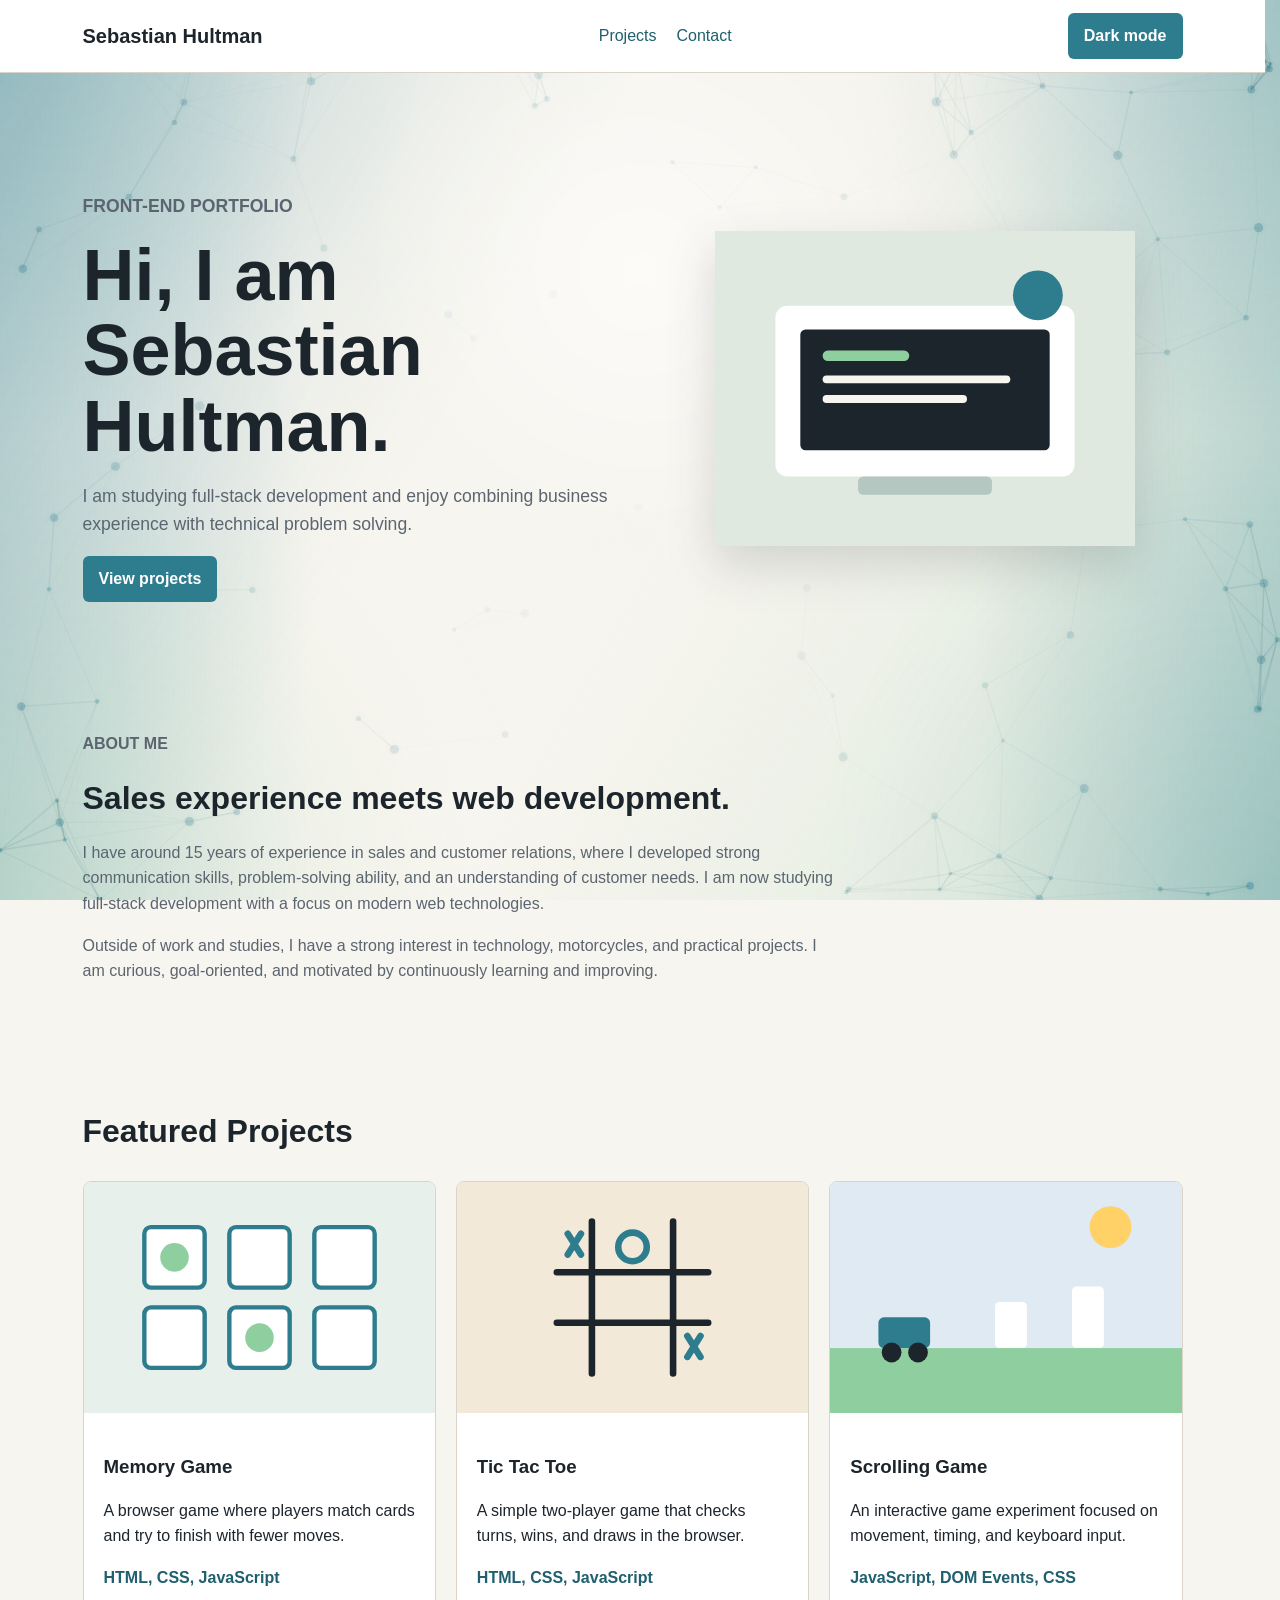
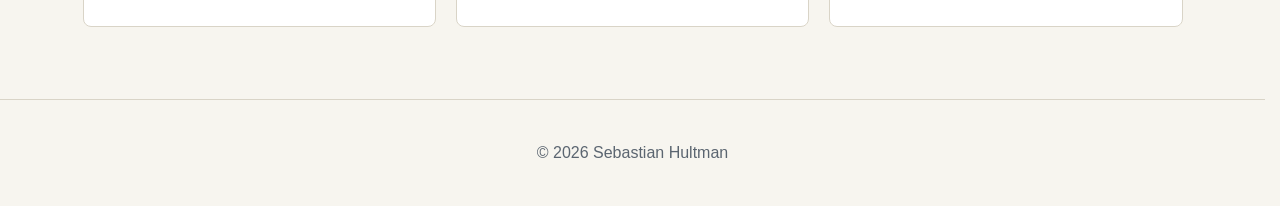
==== commit 35929b9d: "Render shared portfolio layout from one source" ====
--- a/Codecademy/portfolio-projects/personal-portfolio-website/index.html
+++ b/Codecademy/portfolio-projects/personal-portfolio-website/index.html
@@ -5,23 +5,14 @@
   <meta name="viewport" content="width=device-width, initial-scale=1.0">
   <title>Sebastian Hultman Portfolio</title>
   <!-- Update the query string when CSS changes so GitHub Pages/Chrome do not serve an old cached file. -->
-  <link rel="stylesheet" href="styles.css?v=docs-pass">
+  <link rel="stylesheet" href="styles.css?v=shared-layout">
 </head>
 <body>
   <!-- Decorative animated background. It is hidden from screen readers and controlled from script.js. -->
   <canvas id="background-canvas" aria-hidden="true"></canvas>
 
-  <!-- Shared site header. Keep this markup in sync with contact.html until the site uses templates. -->
-  <header>
-    <nav>
-      <a class="logo" href="index.html">Sebastian Hultman</a>
-      <ul>
-        <li><a href="index.html#projects">Projects</a></li>
-        <li><a href="contact.html">Contact</a></li>
-      </ul>
-      <button id="theme-toggle" type="button">Dark mode</button>
-    </nav>
-  </header>
+  <!-- Shared header is rendered from script.js so all pages use one navigation source. -->
+  <div id="site-header"></div>
 
   <main>
     <section class="hero">
@@ -86,12 +77,10 @@
     </section>
   </main>
 
-  <!-- Shared footer. Keep this markup in sync with contact.html until the site uses templates. -->
-  <footer>
-    <p>&copy; 2026 Sebastian Hultman</p>
-  </footer>
+  <!-- Shared footer is rendered from script.js for the same reason as the header. -->
+  <div id="site-footer"></div>
 
   <!-- Update the query string when JavaScript changes for the same cache reason as the CSS link. -->
-  <script src="script.js?v=docs-pass"></script>
+  <script src="script.js?v=shared-layout"></script>
 </body>
 </html>
